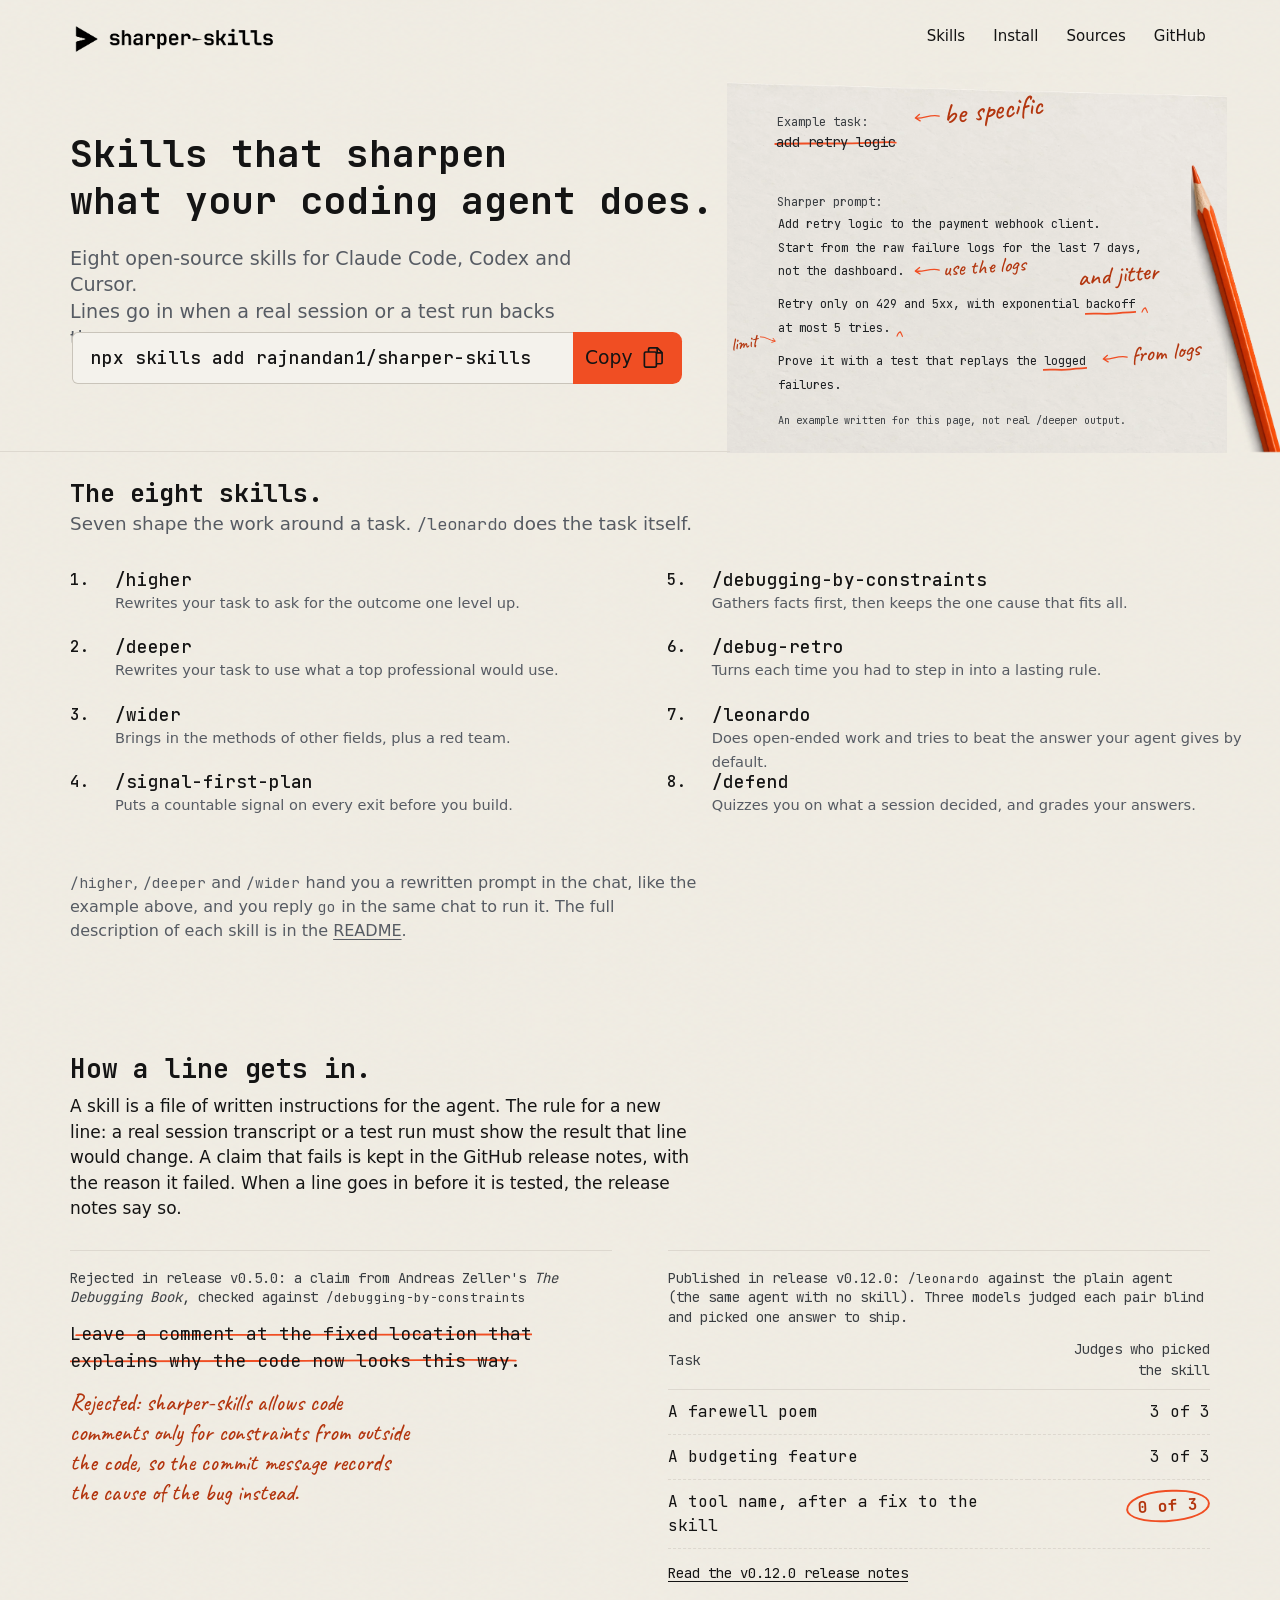
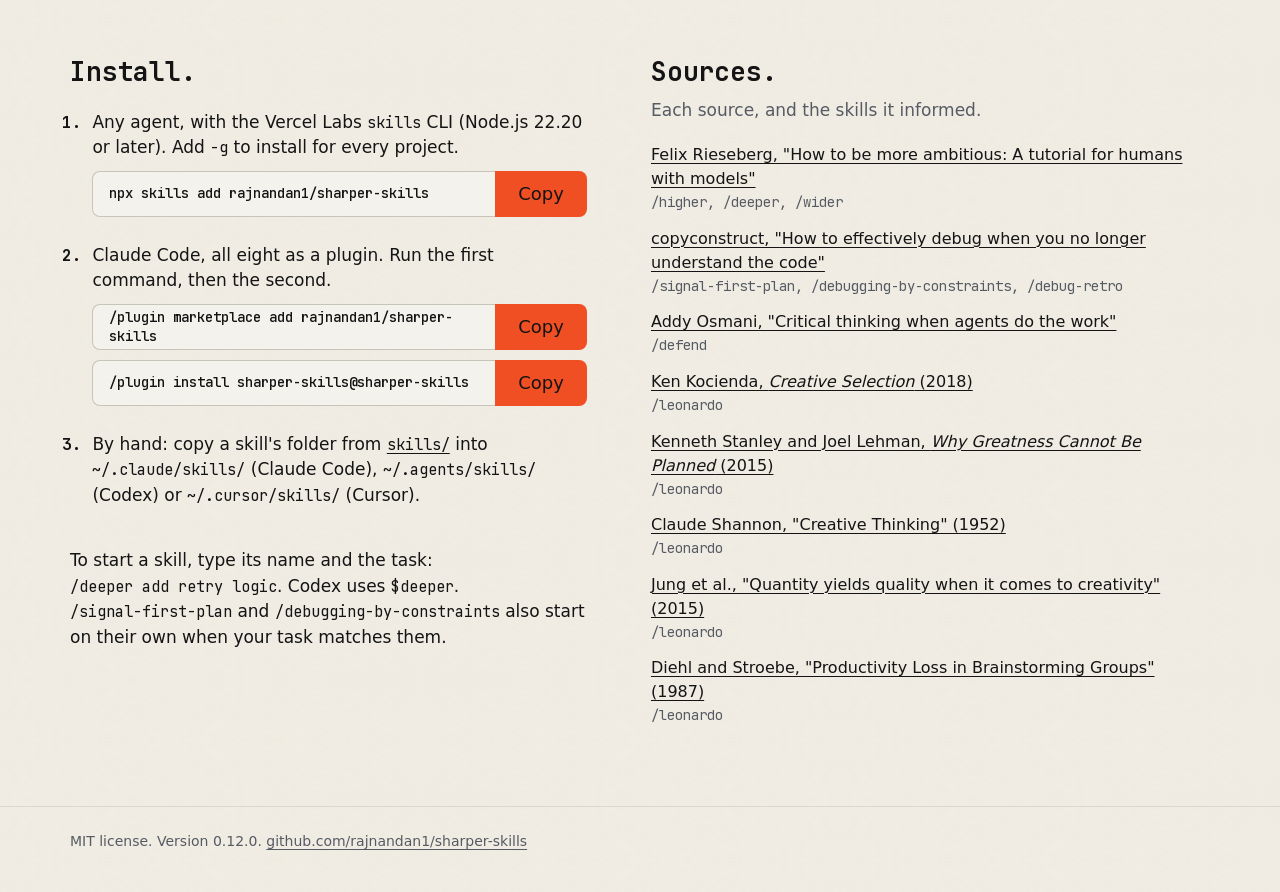
==== site/index.html @ c6af3ed1 "Add the sharper-skills website A one-page site in site/, served by GitHub Pages at sharper-skills.ra" ====
<!doctype html>
<html lang="en">
<head>
<meta charset="utf-8">
<meta name="viewport" content="width=device-width, initial-scale=1">
<title>sharper-skills: skills that sharpen what your coding agent does</title>
<meta name="description" content="Eight open-source skills for Claude Code, Codex, Cursor and any agent that reads SKILL.md. Lines go in when a real session or a test run backs them.">
<link rel="icon" href="favicon.ico" sizes="48x48">
<link rel="icon" href="favicon.svg" type="image/svg+xml">
<link rel="apple-touch-icon" href="apple-touch-icon.png">
<meta name="theme-color" content="#F4F2EC">
<link rel="preload" href="assets/fonts/jetbrains-mono-latin.woff2" as="font" type="font/woff2" crossorigin>
<link rel="stylesheet" href="styles.css">
<script src="copy.js" defer></script>
<script async src="https://saki-production.up.railway.app/g-t-m/script.js?id=G-XY8P7ZVPV5"></script>
<script>
  window.dataLayer = window.dataLayer || [];
  function gtag() { dataLayer.push(arguments); }
  gtag("js", new Date());
  gtag("config", "G-XY8P7ZVPV5", { transport_url: "https://saki-production.up.railway.app/g-a" });
</script>
</head>
<body>
<a class="skip" href="#main">Skip to content</a>
<header class="stage" id="top">
  <a class="logo" href="#top"><img src="assets/plates/logo.png" alt="sharper-skills" width="1200" height="182" fetchpriority="high"></a>
  <nav class="nav" aria-label="Main">
    <a href="#skills">Skills</a>
    <a href="#install">Install</a>
    <a href="#sources">Sources</a>
    <a href="https://github.com/rajnandan1/sharper-skills">GitHub</a>
  </nav>
  <div class="hero-copy">
    <h1 class="headline">Skills that sharpen<br> what your coding agent does.</h1>
    <p class="subhead">Eight open-source skills for Claude Code, Codex and Cursor.<br> Lines go in when a real session or a test run backs them.</p>
    <div class="install">
      <label class="visually-hidden" for="cmd-main">Install command</label>
      <input class="install-field" id="cmd-main" value="npx skills add rajnandan1/sharper-skills" readonly spellcheck="false">
      <button class="copy-button" type="button" data-copy="cmd-main"><span class="copy-label">Copy</span><svg class="copy-glyph" viewBox="0 0 24 24" aria-hidden="true" focusable="false"><path d="M8.5 2.75h7.25l4.5 4.5v9.5a1.25 1.25 0 0 1-1.25 1.25H8.5a1.25 1.25 0 0 1-1.25-1.25V4a1.25 1.25 0 0 1 1.25-1.25Z" fill="none" stroke="currentColor" stroke-width="1.6" stroke-linejoin="round"/><path d="M15.5 2.9v4.6h4.6" fill="none" stroke="currentColor" stroke-width="1.6" stroke-linejoin="round"/><rect class="copy-front" x="3.25" y="6.75" width="11.5" height="14.5" rx="1.25" stroke="currentColor" stroke-width="1.6"/></svg></button>
      <p class="copy-status" role="status" aria-live="polite"></p>
    </div>
  </div>
  <figure class="sheet" aria-labelledby="sheet-caption">
    <img class="sheet-paper" src="assets/plates/sheet-paper.webp" alt="" width="1536" height="1024">
    <img class="pencil" src="assets/plates/pencil.webp" alt="" width="466" height="1536">
    <p class="sheet-label sheet-label-original">Example task:</p>
    <p class="sheet-task"><span class="mark-strike">add retry logic</span></p>
    <p class="note note-specific"><svg class="arrow" viewBox="0 0 40 16" aria-hidden="true" focusable="false"><path d="M39 9 C 26 4, 14 11, 3 8 M9 3 L 2 8 L 9 13" fill="none" stroke="currentColor" stroke-width="2" stroke-linecap="round" stroke-linejoin="round"/></svg><span>be specific</span></p>
    <p class="sheet-label sheet-label-sharper">Sharper prompt:</p>
    <div class="sheet-rewrite">
      <p>Add retry logic to the payment webhook client.<br> Start from the raw failure logs for the last 7 days,<br> not the dashboard.</p>
      <p>Retry only on 429 and 5xx, with exponential <span class="mark-under">backoff</span><span class="caret" aria-hidden="true">^</span><br> at most 5 tries.<span class="caret" aria-hidden="true">^</span></p>
      <p>Prove it with a test that replays the <span class="mark-under">logged</span><br> failures.</p>
    </div>
    <p class="note note-dashboard"><svg class="arrow" viewBox="0 0 40 16" aria-hidden="true" focusable="false"><path d="M39 9 C 26 4, 14 11, 3 8 M9 3 L 2 8 L 9 13" fill="none" stroke="currentColor" stroke-width="2" stroke-linecap="round" stroke-linejoin="round"/></svg><span>use the logs</span></p>
    <p class="note note-jitter"><span>and jitter</span></p>
    <p class="note note-limit"><span>limit</span><svg class="arrow arrow-r" viewBox="0 0 40 16" aria-hidden="true" focusable="false"><path d="M39 9 C 26 4, 14 11, 3 8 M9 3 L 2 8 L 9 13" fill="none" stroke="currentColor" stroke-width="2" stroke-linecap="round" stroke-linejoin="round"/></svg></p>
    <p class="note note-logs"><svg class="arrow" viewBox="0 0 40 16" aria-hidden="true" focusable="false"><path d="M39 9 C 26 4, 14 11, 3 8 M9 3 L 2 8 L 9 13" fill="none" stroke="currentColor" stroke-width="2" stroke-linecap="round" stroke-linejoin="round"/></svg><span>from logs</span></p>
    <figcaption class="sheet-caption" id="sheet-caption">An example written for this page, not real <code>/deeper</code> output.</figcaption>
  </figure>
</header>

<main id="main">
  <section class="skills" id="skills" aria-labelledby="skills-title">
    <h2 class="skills-heading" id="skills-title">The eight skills.</h2>
    <p class="skills-intro">Seven shape the work around a task. <code>/leonardo</code> does the task itself.</p>
    <ol class="skill-list">
      <li class="skill"><code>/higher</code><span>Rewrites your task to ask for the outcome one level up.</span></li>
      <li class="skill"><code>/deeper</code><span>Rewrites your task to use what a top professional would use.</span></li>
      <li class="skill"><code>/wider</code><span>Brings in the methods of other fields, plus a red team.</span></li>
      <li class="skill"><code>/signal-first-plan</code><span>Puts a countable signal on every exit before you build.</span></li>
      <li class="skill"><code>/debugging-by-constraints</code><span>Gathers facts first, then keeps the one cause that fits all.</span></li>
      <li class="skill"><code>/debug-retro</code><span>Turns each time you had to step in into a lasting rule.</span></li>
      <li class="skill"><code>/leonardo</code><span>Does open-ended work and tries to beat the answer your agent gives by default.</span></li>
      <li class="skill"><code>/defend</code><span>Quizzes you on what a session decided, and grades your answers.</span></li>
    </ol>
    <p class="skills-more"><code>/higher</code>, <code>/deeper</code> and <code>/wider</code> hand you a rewritten prompt in the chat, like the example above, and you reply <code>go</code> in the same chat to run it. The full description of each skill is in the <a href="https://github.com/rajnandan1/sharper-skills#the-skills">README</a>.</p>
  </section>

  <section class="evidence" id="evidence" aria-labelledby="evidence-title">
    <div class="evidence-intro">
      <h2 id="evidence-title">How a line gets in.</h2>
      <p>A skill is a file of written instructions for the agent. The rule for a new line: a real session transcript or a test run must show the result that line would change. A claim that fails is kept in the GitHub release notes, with the reason it failed. When a line goes in before it is tested, the release notes say so.</p>
    </div>
    <div class="slip slip-rejected">
      <p class="slip-label">Rejected in release v0.5.0: a claim from Andreas Zeller's <cite>The Debugging Book</cite>, checked against <code>/debugging-by-constraints</code></p>
      <p class="slip-typed"><span class="mark-strike">Leave a comment at the fixed location that explains why the code now looks this way.</span></p>
      <p class="slip-note">Rejected: sharper-skills allows code comments only for constraints from outside the code, so the commit message records the cause of the bug instead.</p>
    </div>
    <div class="slip slip-results">
      <p class="slip-label">Published in release v0.12.0: <code>/leonardo</code> against the plain agent (the same agent with no skill). Three models judged each pair blind and picked one answer to ship.</p>
      <table>
        <caption class="visually-hidden">Blind test results for /leonardo, v0.12.0</caption>
        <thead><tr><th scope="col">Task</th><th scope="col">Judges who picked the skill</th></tr></thead>
        <tbody>
          <tr><td>A farewell poem</td><td>3 of 3</td></tr>
          <tr><td>A budgeting feature</td><td>3 of 3</td></tr>
          <tr><td>A tool name, after a fix to the skill</td><td><span class="mark-circle">0 of 3</span></td></tr>
        </tbody>
      </table>
      <p class="slip-source"><a href="https://github.com/rajnandan1/sharper-skills/releases/tag/v0.12.0">Read the v0.12.0 release notes</a></p>
    </div>
  </section>

  <div class="lower">
  <section class="install-section" id="install" aria-labelledby="install-title">
    <h2 id="install-title">Install.</h2>
    <ol class="install-steps">
      <li>
        <p>Any agent, with the Vercel Labs <code>skills</code> CLI (Node.js 22.20 or later). Add <code>-g</code> to install for every project.</p>
        <div class="install install-inline">
          <code class="install-field install-code" id="cmd-cli">npx skills add rajnandan1/sharper-skills</code>
          <button class="copy-button" type="button" data-copy="cmd-cli" aria-describedby="cmd-cli"><span class="copy-label">Copy</span></button>
        </div>
      </li>
      <li>
        <p>Claude Code, all eight as a plugin. Run the first command, then the second.</p>
        <div class="install install-inline">
          <code class="install-field install-code" id="cmd-mkt">/plugin marketplace add rajnandan1/sharper-skills</code>
          <button class="copy-button" type="button" data-copy="cmd-mkt" aria-describedby="cmd-mkt"><span class="copy-label">Copy</span></button>
        </div>
        <div class="install install-inline">
          <code class="install-field install-code" id="cmd-plg">/plugin install sharper-skills@sharper-skills</code>
          <button class="copy-button" type="button" data-copy="cmd-plg" aria-describedby="cmd-plg"><span class="copy-label">Copy</span></button>
        </div>
      </li>
      <li>
        <p>By hand: copy a skill's folder from <a href="https://github.com/rajnandan1/sharper-skills/tree/main/skills"><code>skills/</code></a> into <code>~/.claude/skills/</code> (Claude Code), <code>~/.agents/skills/</code> (Codex) or <code>~/.cursor/skills/</code> (Cursor).</p>
      </li>
    </ol>
    <p class="start">To start a skill, type its name and the task: <code>/deeper add retry logic</code>. Codex uses <code>$deeper</code>. <code>/signal-first-plan</code> and <code>/debugging-by-constraints</code> also start on their own when your task matches them.</p>
  </section>

  <section class="sources" id="sources" aria-labelledby="sources-title">
    <h2 id="sources-title">Sources.</h2>
    <p class="sources-intro">Each source, and the skills it informed.</p>
    <ul class="source-list">
      <li><a href="https://felixrieseberg.com/how-to-be-more-ambitious-a-tutorial-for-humans-with-models/">Felix Rieseberg, "How to be more ambitious: A tutorial for humans with models"</a> <span>/higher, /deeper, /wider</span></li>
      <li><a href="https://copyconstruct.medium.com/how-to-effectively-debug-when-you-no-longer-understand-the-code-bd3dcb2c5f7b">copyconstruct, "How to effectively debug when you no longer understand the code"</a> <span>/signal-first-plan, /debugging-by-constraints, /debug-retro</span></li>
      <li><a href="https://x.com/addyosmani/status/2117512471930167377">Addy Osmani, "Critical thinking when agents do the work"</a> <span>/defend</span></li>
      <li><a href="https://panmacmillan.com/authors/ken-kocienda/creative-selection/9781529004731">Ken Kocienda, <cite>Creative Selection</cite> (2018)</a> <span>/leonardo</span></li>
      <li><a href="https://www.springer.com/gp/book/9783319155234">Kenneth Stanley and Joel Lehman, <cite>Why Greatness Cannot Be Planned</cite> (2015)</a> <span>/leonardo</span></li>
      <li><a href="https://jamesclear.com/great-speeches/creative-thinking-by-claude-shannon">Claude Shannon, "Creative Thinking" (1952)</a> <span>/leonardo</span></li>
      <li><a href="https://pmc.ncbi.nlm.nih.gov/articles/PMC4479710">Jung et al., "Quantity yields quality when it comes to creativity" (2015)</a> <span>/leonardo</span></li>
      <li><a href="https://homepages.se.edu/cvonbergen/files/2013/01/Productivity-Loss-In-Brainstorming_Toward-the-Solution-of-a-Riddle.pdf">Diehl and Stroebe, "Productivity Loss in Brainstorming Groups" (1987)</a> <span>/leonardo</span></li>
    </ul>
  </section>
  </div>
</main>

<footer class="footer">
  <p>MIT license. Version 0.12.0. <a href="https://github.com/rajnandan1/sharper-skills">github.com/rajnandan1/sharper-skills</a></p>
</footer>
</body>
</html>
---- site/styles.css ----
@font-face { font-family: "JetBrains Mono"; font-weight: 100 800; font-display: swap; src: url("assets/fonts/jetbrains-mono-latin.woff2") format("woff2"); unicode-range: U+0000-00FF, U+0131, U+0152-0153, U+02BB-02BC, U+02C6, U+02DA, U+02DC, U+0304, U+0308, U+0329, U+2000-206F, U+20AC, U+2122, U+2191, U+2193, U+2212, U+2215, U+FEFF, U+FFFD; }
@font-face { font-family: "JetBrains Mono"; font-weight: 100 800; font-display: swap; src: url("assets/fonts/jetbrains-mono-latin-ext.woff2") format("woff2"); unicode-range: U+0100-02BA, U+02BD-02C5, U+02C7-02CC, U+02CE-02D7, U+02DD-02FF, U+1E00-1E9F, U+2C60-2C7F, U+A720-A7FF; }
@font-face { font-family: "Caveat"; font-weight: 400 700; font-display: swap; src: url("assets/fonts/caveat-latin.woff2") format("woff2"); }

:root {
  --ink: #141414;
  --paper: #F4F2EC;
  --signal: #F04E23;
  --pencil: #B3360F;
  --muted: #565B63;
  --rule: #DDD8CF;
  --u: calc(100vw / 1536);
  --mono: "JetBrains Mono", ui-monospace, monospace;
  --typed: var(--mono);
  --hand: "Caveat", cursive;
  --sans: system-ui, -apple-system, "Segoe UI", Roboto, "Helvetica Neue", Arial, sans-serif;
}

* { box-sizing: border-box; }
html { background: var(--paper) url("assets/plates/paper-ground.png") repeat; background-size: 840px 120px; color: var(--ink); -webkit-text-size-adjust: 100%; }
body { margin: 0; font-family: var(--sans); line-height: 1.5; }
img { display: block; max-width: 100%; }
a { color: inherit; text-underline-offset: 0.18em; text-decoration-thickness: 1px; }
a, button, summary { cursor: pointer; }
::selection { background: rgba(240, 78, 35, 0.22); color: var(--ink); }
:focus-visible { outline: 2px solid var(--ink); outline-offset: 3px; border-radius: 2px; }

.stage { position: relative; overflow: hidden; }


.visually-hidden { position: absolute !important; width: 1px; height: 1px; overflow: hidden; clip: rect(0 0 0 0); clip-path: inset(50%); white-space: nowrap; }
.skip { position: absolute; left: 12px; top: -48px; z-index: 10; background: var(--ink); color: var(--paper); padding: 10px 14px; text-decoration: none; }
.skip:focus { top: 12px; }

/* Hero, mobile first */
.stage { padding: 20px 20px 0; display: grid; gap: 18px; }
.logo { width: 170px; }
.logo img { height: auto; }
.nav { display: flex; gap: 22px; font-size: 16px; }
.nav a { text-decoration: none; padding: 10px 0; }
.nav a:hover { text-decoration: underline; }
.headline { margin: 10px 0 0; font-family: var(--mono); font-weight: 700; font-size: clamp(28px, 7.2vw, 46px); line-height: 1.08; letter-spacing: -0.01em; text-wrap: balance; }
.headline br, .subhead br { display: none; }
.subhead { margin: 0; font-size: 18px; line-height: 1.45; color: var(--muted); max-width: 40ch; }
.install { display: flex; flex-wrap: wrap; align-items: stretch; position: relative; }
.install-field { flex: 1 1 220px; min-width: 0; font: 500 16px/1 var(--mono); color: var(--ink); background: var(--paper); border: 1px solid #C9C4BA; border-right: 0; border-radius: 8px 0 0 8px; padding: 0 16px; height: 52px; }
.install-field:focus-visible { outline-offset: -2px; }
.copy-button { flex: 0 0 auto; display: inline-flex; align-items: center; justify-content: center; gap: 8px; min-width: 104px; height: 52px; padding: 0 18px; border: 0; border-radius: 0 8px 8px 0; background: var(--signal); color: var(--ink); font: 500 20px/1 var(--sans); }
.copy-front { fill: var(--signal); }
.copy-button:hover { background: #F2643E; }
.copy-button:active { background: #E0461C; transform: translateY(1px); }
.copy-glyph { width: 22px; height: 22px; }
.copy-status { position: absolute; left: 0; top: 100%; margin: 6px 0 0; font-size: 14px; color: var(--muted); min-height: 1em; }

.sheet { position: relative; margin: 26px 0 0; width: 100%; aspect-ratio: 600 / 458; container-type: inline-size; }
.sheet-paper { position: absolute; inset: 0; width: 100%; height: 100%; object-fit: cover; object-position: center top; }
.pencil { position: absolute; left: 92.7%; top: 22.3%; width: 18%; height: 77.7%; object-fit: cover; object-position: center top; max-width: none; }
.sheet p, .sheet-rewrite { position: absolute; margin: 0; }
.sheet-label { font: 400 2.4cqw/1 var(--mono); color: #3A3E42; }
.sheet-label-original { left: 9.9%; top: 11.4%; }
.sheet-label-sharper { left: 10%; top: 32.6%; }
.sheet-task { left: 9.7%; top: 16.4%; font: 400 2.8cqw/1 var(--mono); color: #1E2124; white-space: nowrap; }
.sheet-rewrite { left: 10.2%; top: 36.9%; width: 76%; font: 400 2.38cqw/2 var(--mono); color: #1E2124; }
.sheet-rewrite p { position: static; white-space: nowrap; }
.sheet-rewrite p + p { margin-top: 0.75em; }
.mark-under { padding: 0 0.12em 0.28em; margin: 0 -0.12em; background: url("data:image/svg+xml,%3Csvg%20xmlns%3D'http%3A%2F%2Fwww.w3.org%2F2000%2Fsvg'%20viewBox%3D'0%200%20100%2010'%20preserveAspectRatio%3D'none'%3E%3Cpath%20d%3D'M1%206.5%20C%2018%204.8%2C%2040%207.6%2C%2062%205.6%20S%2092%204.4%2C%2099%203.2'%20fill%3D'none'%20stroke%3D'%23F04E23'%20stroke-width%3D'1.7'%20stroke-linecap%3D'round'%20vector-effect%3D'non-scaling-stroke'%2F%3E%3C%2Fsvg%3E") left bottom / 100% 0.5em no-repeat; }
.caret { display: inline-block; font: 500 4cqw/0 var(--hand); color: var(--signal); transform: translate(0.2em, 0.55em); }
.note { display: flex; align-items: center; gap: 0.6cqw; font: 500 4.2cqw/0.9 var(--hand); color: var(--pencil); transform: rotate(-6deg); transform-origin: left center; white-space: nowrap; }
.note .arrow { width: 5.2cqw; height: auto; flex: 0 0 auto; color: var(--signal); }
.note-specific { left: 37.4%; top: 8.6%; font-size: 5.8cqw; }
.arrow-r { transform: scaleX(-1); }
.note-dashboard { left: 37.4%; top: 49.8%; transform: rotate(-4deg); }
.note-jitter { left: 70%; top: 51%; font-size: 5cqw; transform: rotate(-5deg); }
.note-limit { left: 0.8%; top: 69.4%; font-size: 3.6cqw; transform: rotate(-10deg); }
.note-limit .arrow { width: 3.4cqw; transform: scaleX(-1) rotate(-28deg); }
.note-logs { left: 75%; top: 72.6%; font-size: 4.6cqw; }
.sheet-caption { position: absolute; left: 10.2%; top: 89.5%; margin: 0; font: 400 2.05cqw/1.3 var(--mono); color: #3A3E42; }
.sheet-caption code { font-size: 1em; }

@media (max-width: 559px) {
  .install { flex-direction: column; }
  .install-field { flex: 0 0 auto; width: 100%; border-right: 1px solid #C9C4BA; border-radius: 8px 8px 0 0; font-size: 12.5px; padding: 0 12px; }
  .copy-button { width: 100%; border-radius: 0 0 8px 8px; }
}

@media (max-width: 719px) {
  .sheet { margin-bottom: 52px; }
  .sheet-caption { top: 100%; left: 0; margin-top: 10px; font: 400 14px/1.4 var(--sans); color: var(--muted); }
}

/* Skills */
.skills, .evidence, .install-section, .sources, .footer { padding-left: 20px; padding-right: 20px; }
.skills { padding-top: 40px; }
h2 { font-family: var(--mono); font-weight: 700; font-size: 26px; line-height: 1.2; margin: 0; letter-spacing: -0.005em; }
.skills-intro { margin: 6px 0 0; color: var(--muted); font-size: 17px; }
.skill-list { list-style: none; counter-reset: skill; margin: 28px 0 0; padding: 0; display: grid; gap: 22px; }
.skill { counter-increment: skill; display: grid; grid-template-columns: 2.6em 1fr; column-gap: 0; }
.skill::before { content: counter(skill) "."; grid-row: 1; font: 500 17px/1.4 var(--mono); }
.skill code { grid-column: 2; font: 600 19px/1.3 var(--mono); }
.skill span { grid-column: 2; font-size: 16px; line-height: 1.45; color: var(--muted); }
.skills-more { margin: 30px 0 0; max-width: 62ch; font-size: 16px; color: var(--muted); }
code { font-family: var(--mono); font-size: 0.9em; white-space: nowrap; }

/* Evidence */
.evidence { padding-top: 72px; display: grid; gap: 28px; }
.evidence-intro p { margin: 10px 0 0; max-width: 58ch; font-size: 17px; }
.slip { border-top: 1px solid var(--rule); padding-top: 18px; font-family: var(--typed); }
.slip-label { margin: 0 0 12px; font: 400 14px/1.4 var(--typed); color: #3A3E42; }
.slip-label code { font-family: var(--typed); }
.slip-typed { margin: 0; font-size: 18px; line-height: 1.5; }
.mark-strike { padding: 0 0.14em; margin: 0 -0.14em; background: url("data:image/svg+xml,%3Csvg%20xmlns%3D'http%3A%2F%2Fwww.w3.org%2F2000%2Fsvg'%20viewBox%3D'0%200%20100%2010'%20preserveAspectRatio%3D'none'%3E%3Cpath%20d%3D'M1%206.2%20C%2025%204.6%2C%2052%206.8%2C%2076%204.9%20S%2095%204.1%2C%2099%204.6'%20fill%3D'none'%20stroke%3D'%23F04E23'%20stroke-width%3D'1.8'%20stroke-linecap%3D'round'%20vector-effect%3D'non-scaling-stroke'%2F%3E%3C%2Fsvg%3E") left 58% / 100% 0.55em no-repeat; }
.slip-note { margin: 14px 0 0; font: 500 23px/1.3 var(--hand); color: var(--pencil); max-width: 34ch; }
.slip table { width: 100%; border-collapse: collapse; font-size: 16px; }
.slip th { text-align: left; font-weight: 400; color: #3A3E42; font-size: 14px; padding: 0 0 8px; border-bottom: 1px solid var(--rule); }
.slip td { padding: 10px 0; border-bottom: 1px dashed var(--rule); vertical-align: top; }
.slip td + td, .slip th + th { text-align: right; padding-left: 16px; }
.slip td + td { white-space: nowrap; }
.slip th + th { width: 13em; }
.mark-circle { display: inline-block; padding: 2px 10px; border: 2px solid var(--signal); border-radius: 50% 46% 52% 48% / 58% 50% 54% 46%; transform: rotate(-3deg); color: var(--pencil); font-weight: 700; }
.slip-source { margin: 14px 0 0; font-size: 14px; }

/* Install */
.install-section { padding-top: 72px; }
.install-steps { margin: 22px 0 0; padding: 0 0 0 1.4em; display: grid; gap: 26px; max-width: 760px; }
.install-steps li::marker { font-family: var(--mono); font-weight: 700; }
.install-steps p { margin: 0 0 10px; font-size: 17px; }
.install-inline + .install-inline { margin-top: 10px; }
.install-inline { max-width: 640px; }
.install-code { display: flex; align-items: center; min-height: 46px; height: auto; padding: 10px 16px; line-height: 1.35; white-space: normal; overflow-wrap: anywhere; font-size: 14px; }
.install-inline .copy-button { align-self: stretch; height: auto; min-height: 46px; }
.install-inline .install-field { height: 46px; font-size: 14px; }
.install-inline .copy-button { height: 46px; min-width: 92px; font-size: 18px; }
.start { margin: 30px 0 0; max-width: 64ch; font-size: 17px; }

/* Sources */
.sources { padding-top: 72px; }
.sources-intro { margin: 10px 0 0; font-size: 17px; color: var(--muted); }
.source-list { list-style: none; margin: 20px 0 0; padding: 0; display: grid; gap: 14px; max-width: 860px; }
.source-list li { display: grid; gap: 2px; font-size: 16px; }
.source-list span { font: 400 14px/1.4 var(--mono); color: var(--muted); }
.footer { margin-top: 80px; padding-top: 24px; padding-bottom: 40px; border-top: 1px solid var(--rule); font-size: 14px; color: var(--muted); }
.footer p { margin: 0; }

@media (min-width: 720px) {
  .stage { padding: 28px 40px 0; }
  .skills, .evidence, .install-section, .sources, .footer { padding-left: 40px; padding-right: 40px; }
  .skill-list { grid-template-columns: 1fr 1fr; column-gap: 48px; }
  .evidence { grid-template-columns: 1fr 1fr; align-items: start; }
  .evidence-intro { grid-column: 1 / -1; }
}

/* Desktop: the measured composition of the approved comp, in comp pixels times --u */
@media (min-width: 1100px) {
  .stage { display: block; padding: 0; height: calc(543 * var(--u)); }
  .logo, .nav, .hero-copy > *, .sheet { position: absolute; }
  .lower { display: grid; grid-template-columns: minmax(0, 1.05fr) minmax(0, 1fr); column-gap: 64px; padding-right: calc(84 * var(--u)); }
  .lower .install-section { padding-right: 0; }
  .lower .sources { padding-left: 0; padding-right: 0; }
  .stage::after { content: ""; position: absolute; left: 0; top: calc(541 * var(--u)); width: calc(876 * var(--u)); height: 1px; background: var(--rule); }
  .logo { position: absolute; left: calc(84 * var(--u)); top: calc(28 * var(--u)); width: calc(290 * var(--u)); height: calc(38 * var(--u)); }
  .logo img { width: 100%; height: 100%; object-fit: contain; object-position: left center; }
  .nav { position: absolute; left: calc(1112 * var(--u)); top: calc(28 * var(--u)); width: calc(335 * var(--u)); height: calc(30 * var(--u)); justify-content: space-between; align-items: center; gap: 0; font-size: calc(18 * var(--u)); }
  .nav a { padding: calc(6 * var(--u)) 0; }
  .hero-copy > * { position: absolute; }
  .headline { left: calc(84 * var(--u)); top: calc(156 * var(--u)); width: calc(780 * var(--u)); margin: 0; font-size: calc(45.5 * var(--u)); line-height: calc(56 * var(--u)); letter-spacing: 0; text-wrap: nowrap; }
  .headline br, .subhead br { display: inline; }
  .subhead { left: calc(84 * var(--u)); top: calc(295 * var(--u)); width: calc(640 * var(--u)); max-width: none; font-size: calc(23 * var(--u)); line-height: calc(32 * var(--u)); }
  .hero-copy .install { left: calc(86 * var(--u)); top: calc(398 * var(--u)); width: calc(732 * var(--u)); height: calc(63 * var(--u)); flex-wrap: nowrap; }
  .hero-copy .install-field { flex: 0 0 calc(602 * var(--u)); height: 100%; font-size: calc(21 * var(--u)); padding: 0 calc(22 * var(--u)); border-radius: calc(7 * var(--u)) 0 0 calc(7 * var(--u)); }
  .hero-copy .copy-button { flex: 0 0 calc(130 * var(--u)); height: 100%; min-width: 0; font-size: max(18px, calc(22.5 * var(--u))); gap: calc(10 * var(--u)); justify-content: flex-end; padding: 0 calc(19 * var(--u)) 0 0; border-radius: 0 calc(11 * var(--u)) calc(11 * var(--u)) 0; }
  .hero-copy .copy-glyph { width: calc(30 * var(--u)); height: calc(30 * var(--u)); }
  .hero-copy .copy-status { font-size: calc(15 * var(--u)); }
  .sheet { position: absolute; left: calc(872 * var(--u)); top: calc(86 * var(--u)); width: calc(600 * var(--u)); height: calc(458 * var(--u)); margin: 0; aspect-ratio: auto; }

  .skills { position: relative; padding: calc(31 * var(--u)) 0 0 calc(84 * var(--u)); }
  .skills h2 { font-size: calc(30 * var(--u)); line-height: calc(36 * var(--u)); }
  .skills-intro { margin-top: calc(4 * var(--u)); font-size: calc(22 * var(--u)); line-height: calc(28 * var(--u)); }
  .skill-list { margin-top: calc(38 * var(--u)); grid-template-columns: calc(716 * var(--u)) 1fr; grid-template-rows: repeat(4, calc(81 * var(--u))); grid-auto-flow: column; column-gap: 0; row-gap: 0; }
  .skill { grid-template-columns: calc(54 * var(--u)) 1fr; align-content: start; }
  .skill::before { font-size: calc(19 * var(--u)); line-height: calc(28 * var(--u)); }
  .skill code { font-size: calc(21 * var(--u)); line-height: calc(28 * var(--u)); font-weight: 500; }
  .skill span { font-size: calc(17.5 * var(--u)); line-height: calc(29 * var(--u)); }
  .skills-more { margin-top: calc(40 * var(--u)); font-size: max(16px, calc(18 * var(--u))); }
  .evidence, .install-section, .sources, .footer { padding-left: calc(84 * var(--u)); padding-right: calc(84 * var(--u)); }
  .evidence { grid-template-columns: 1fr 1fr; column-gap: 56px; padding-top: 110px; }
}

.hero-copy { display: grid; gap: 14px; }

@media (prefers-reduced-motion: no-preference) {
  .copy-button { transition: background-color 120ms ease-out; }
  .sheet .note, .sheet .caret { animation: pencil-in 520ms cubic-bezier(0.16, 1, 0.3, 1) backwards; }
  .sheet .note-specific { animation-delay: 350ms; }
  .sheet .sheet-task .caret { animation-delay: 420ms; }
  .sheet .note-dashboard { animation-delay: 560ms; }
  .sheet .sheet-rewrite .caret { animation-delay: 680ms; }
  .sheet .note-jitter { animation-delay: 760ms; }
  .sheet .note-limit { animation-delay: 900ms; }
  .sheet .note-logs { animation-delay: 1040ms; }
}
@keyframes pencil-in { from { opacity: 0; translate: -0.6cqw 0.4cqw; } }
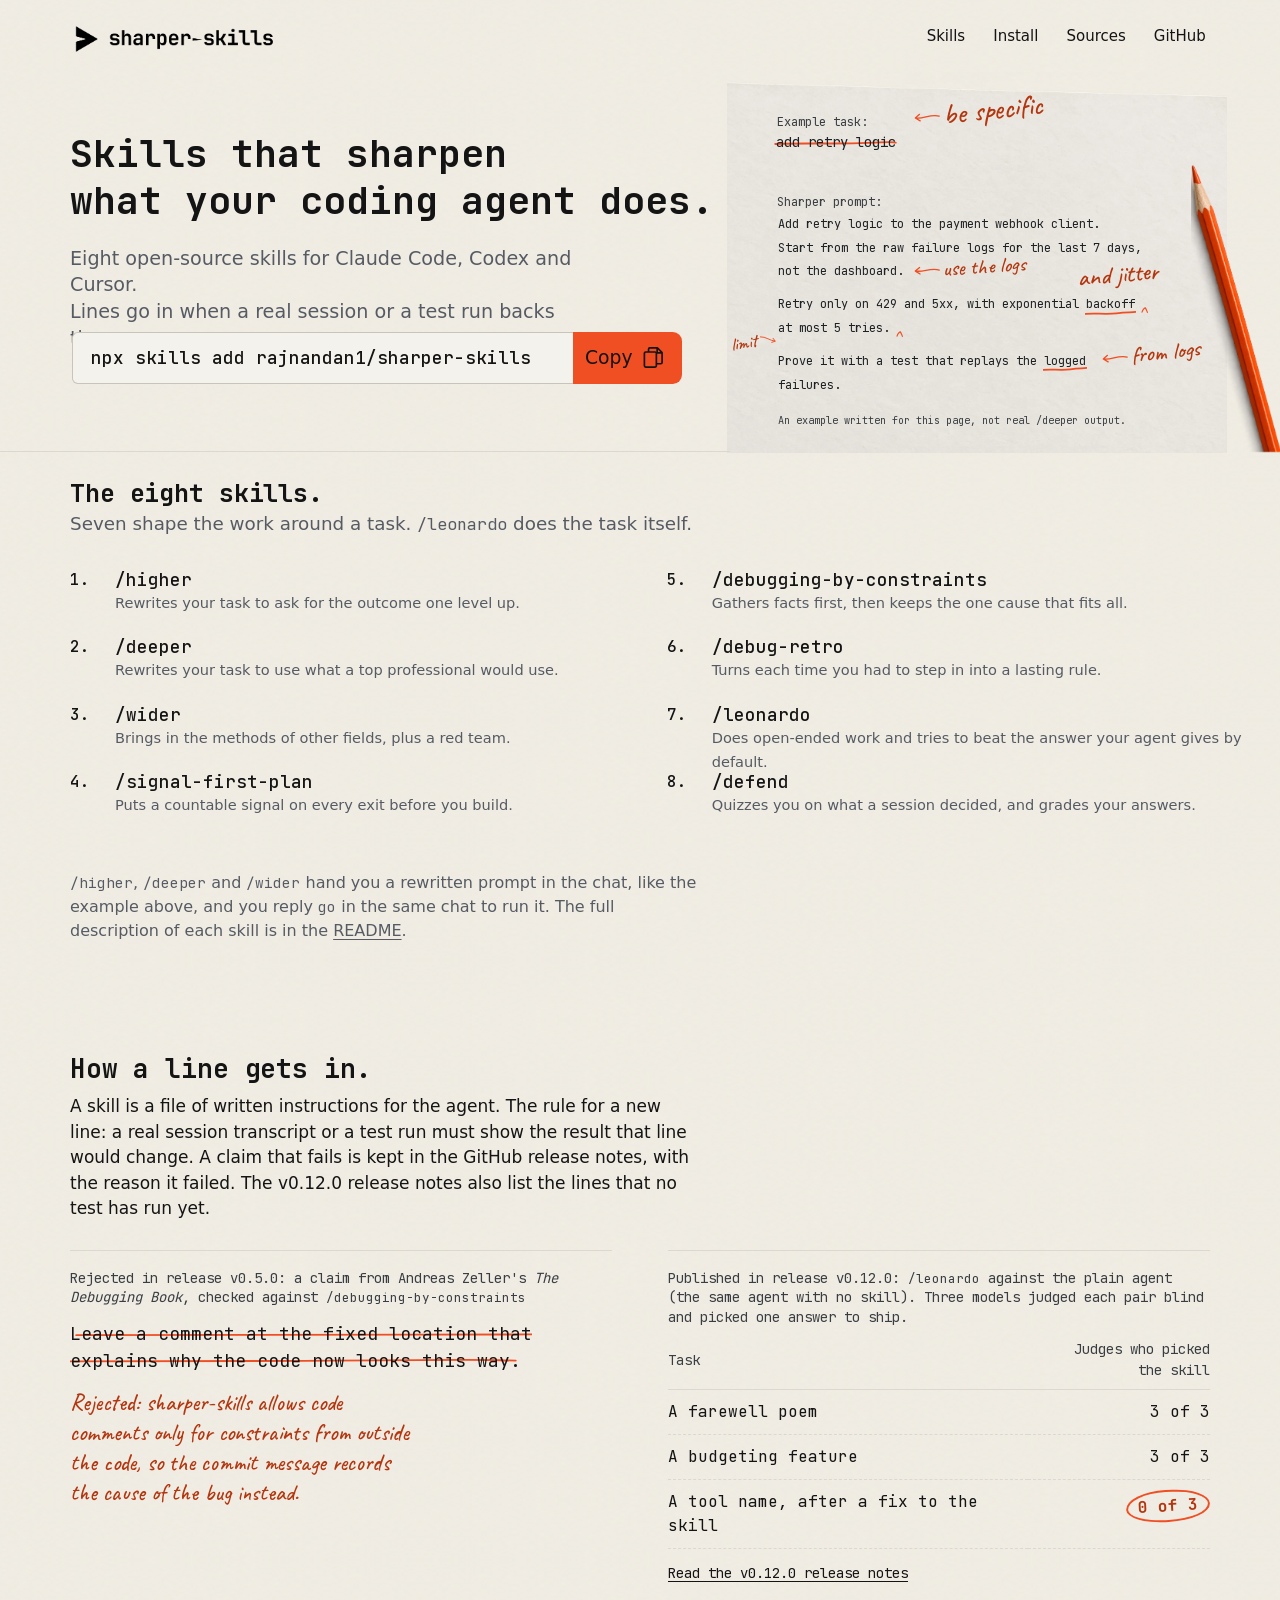
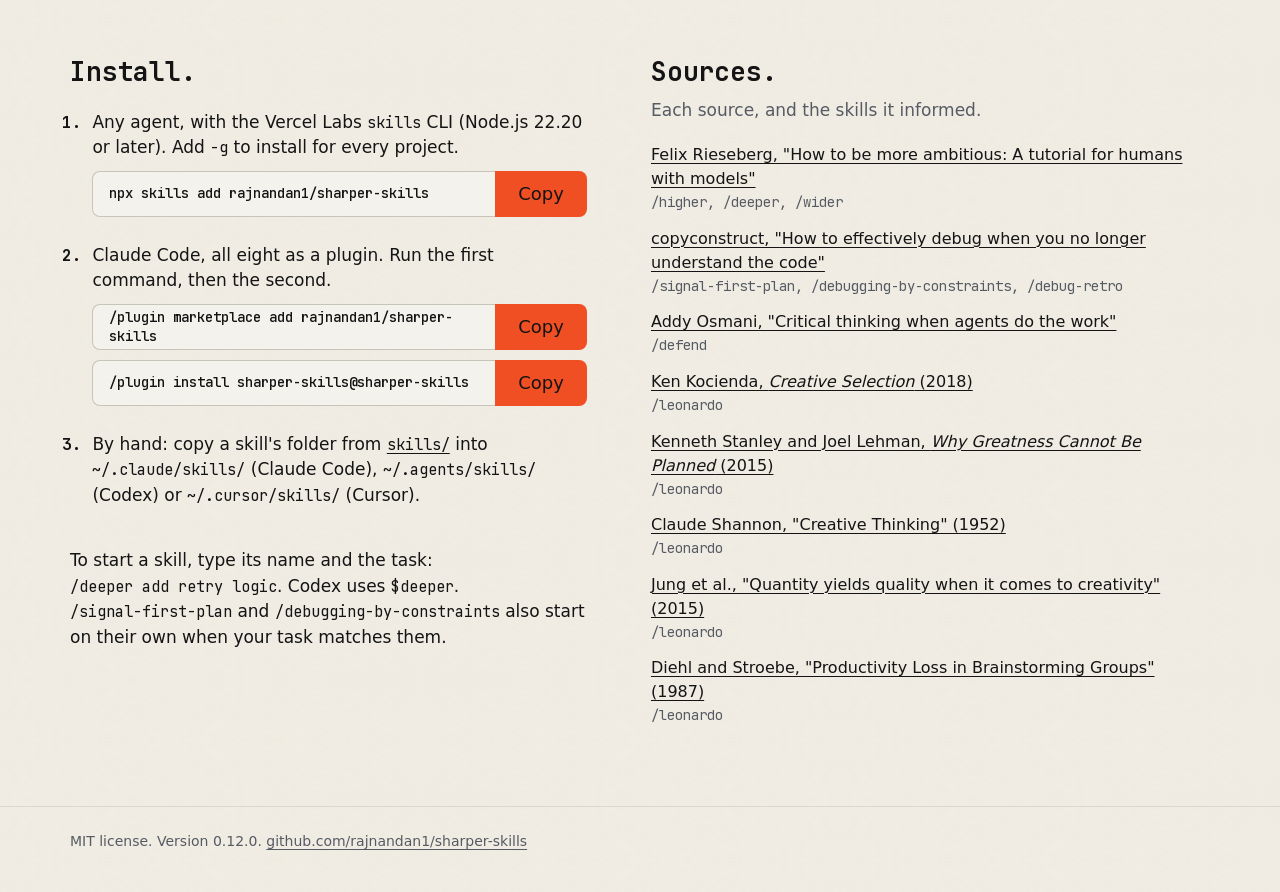
==== commit 38f20c0a: "site: narrow the untested-lines claim to what the release notes show The page said every untested li" ====
--- a/site/index.html
+++ b/site/index.html
@@ -80,7 +80,7 @@
   <section class="evidence" id="evidence" aria-labelledby="evidence-title">
     <div class="evidence-intro">
       <h2 id="evidence-title">How a line gets in.</h2>
-      <p>A skill is a file of written instructions for the agent. The rule for a new line: a real session transcript or a test run must show the result that line would change. A claim that fails is kept in the GitHub release notes, with the reason it failed. When a line goes in before it is tested, the release notes say so.</p>
+      <p>A skill is a file of written instructions for the agent. The rule for a new line: a real session transcript or a test run must show the result that line would change. A claim that fails is kept in the GitHub release notes, with the reason it failed. The v0.12.0 release notes also list the lines that no test has run yet.</p>
     </div>
     <div class="slip slip-rejected">
       <p class="slip-label">Rejected in release v0.5.0: a claim from Andreas Zeller's <cite>The Debugging Book</cite>, checked against <code>/debugging-by-constraints</code></p>
